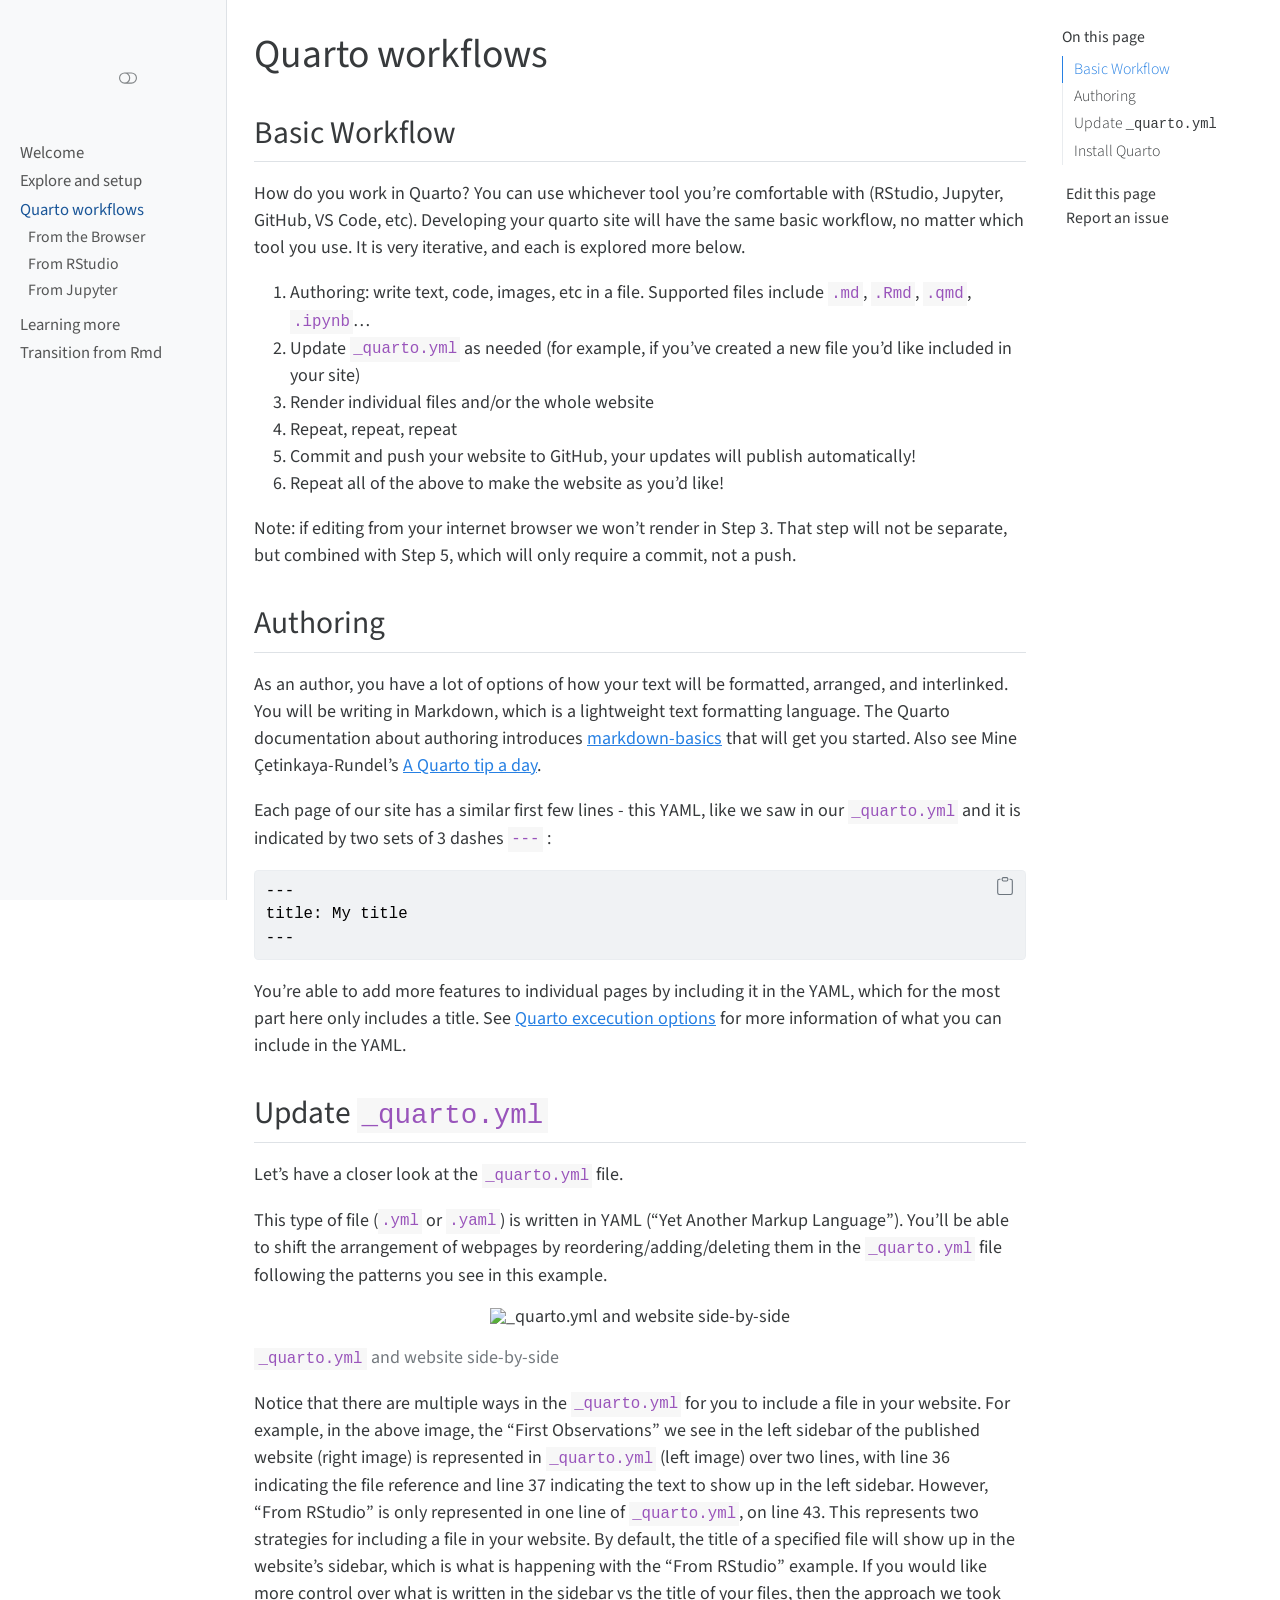
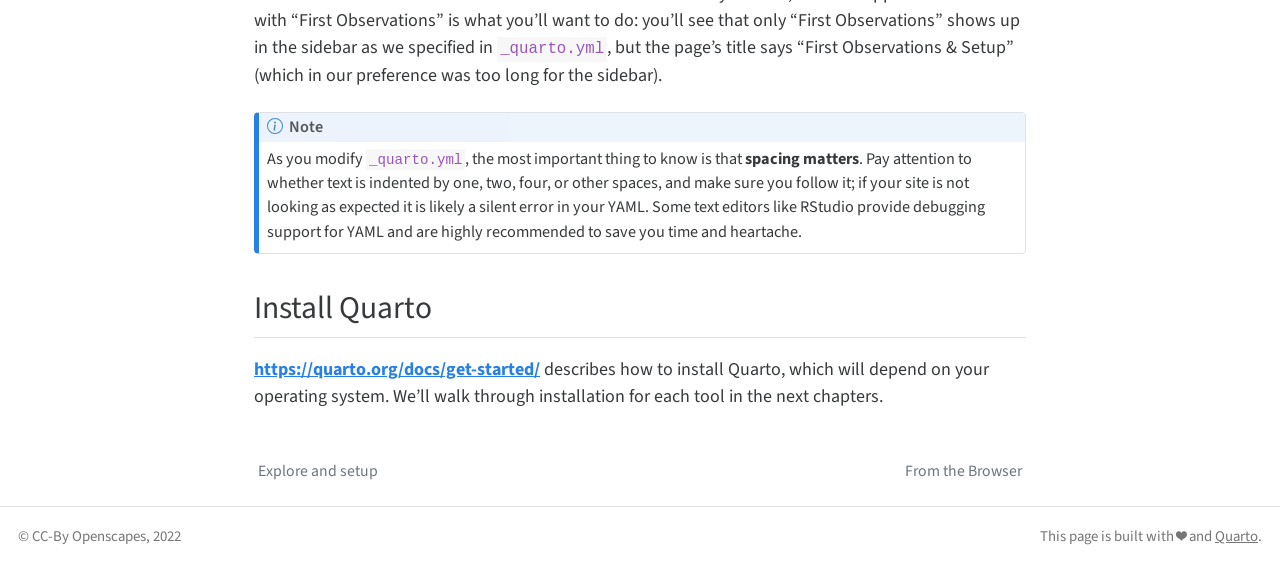
==== quarto-workflows/index.html @ 42fc1658 "Built site for gh-pages" ====
<!DOCTYPE html>
<html xmlns="http://www.w3.org/1999/xhtml" lang="en" xml:lang="en"><head>

<meta charset="utf-8">
<meta name="generator" content="quarto-1.1.251">

<meta name="viewport" content="width=device-width, initial-scale=1.0, user-scalable=yes">


<title>Making sharable documents with Quarto - Quarto workflows</title>
<style>
code{white-space: pre-wrap;}
span.smallcaps{font-variant: small-caps;}
div.columns{display: flex; gap: min(4vw, 1.5em);}
div.column{flex: auto; overflow-x: auto;}
div.hanging-indent{margin-left: 1.5em; text-indent: -1.5em;}
ul.task-list{list-style: none;}
ul.task-list li input[type="checkbox"] {
  width: 0.8em;
  margin: 0 0.8em 0.2em -1.6em;
  vertical-align: middle;
}
pre > code.sourceCode { white-space: pre; position: relative; }
pre > code.sourceCode > span { display: inline-block; line-height: 1.25; }
pre > code.sourceCode > span:empty { height: 1.2em; }
.sourceCode { overflow: visible; }
code.sourceCode > span { color: inherit; text-decoration: inherit; }
div.sourceCode { margin: 1em 0; }
pre.sourceCode { margin: 0; }
@media screen {
div.sourceCode { overflow: auto; }
}
@media print {
pre > code.sourceCode { white-space: pre-wrap; }
pre > code.sourceCode > span { text-indent: -5em; padding-left: 5em; }
}
pre.numberSource code
  { counter-reset: source-line 0; }
pre.numberSource code > span
  { position: relative; left: -4em; counter-increment: source-line; }
pre.numberSource code > span > a:first-child::before
  { content: counter(source-line);
    position: relative; left: -1em; text-align: right; vertical-align: baseline;
    border: none; display: inline-block;
    -webkit-touch-callout: none; -webkit-user-select: none;
    -khtml-user-select: none; -moz-user-select: none;
    -ms-user-select: none; user-select: none;
    padding: 0 4px; width: 4em;
    color: #aaaaaa;
  }
pre.numberSource { margin-left: 3em; border-left: 1px solid #aaaaaa;  padding-left: 4px; }
div.sourceCode
  {   }
@media screen {
pre > code.sourceCode > span > a:first-child::before { text-decoration: underline; }
}
code span.al { color: #ff0000; font-weight: bold; } /* Alert */
code span.an { color: #60a0b0; font-weight: bold; font-style: italic; } /* Annotation */
code span.at { color: #7d9029; } /* Attribute */
code span.bn { color: #40a070; } /* BaseN */
code span.bu { color: #008000; } /* BuiltIn */
code span.cf { color: #007020; font-weight: bold; } /* ControlFlow */
code span.ch { color: #4070a0; } /* Char */
code span.cn { color: #880000; } /* Constant */
code span.co { color: #60a0b0; font-style: italic; } /* Comment */
code span.cv { color: #60a0b0; font-weight: bold; font-style: italic; } /* CommentVar */
code span.do { color: #ba2121; font-style: italic; } /* Documentation */
code span.dt { color: #902000; } /* DataType */
code span.dv { color: #40a070; } /* DecVal */
code span.er { color: #ff0000; font-weight: bold; } /* Error */
code span.ex { } /* Extension */
code span.fl { color: #40a070; } /* Float */
code span.fu { color: #06287e; } /* Function */
code span.im { color: #008000; font-weight: bold; } /* Import */
code span.in { color: #60a0b0; font-weight: bold; font-style: italic; } /* Information */
code span.kw { color: #007020; font-weight: bold; } /* Keyword */
code span.op { color: #666666; } /* Operator */
code span.ot { color: #007020; } /* Other */
code span.pp { color: #bc7a00; } /* Preprocessor */
code span.sc { color: #4070a0; } /* SpecialChar */
code span.ss { color: #bb6688; } /* SpecialString */
code span.st { color: #4070a0; } /* String */
code span.va { color: #19177c; } /* Variable */
code span.vs { color: #4070a0; } /* VerbatimString */
code span.wa { color: #60a0b0; font-weight: bold; font-style: italic; } /* Warning */
</style>


<script src="../site_libs/quarto-nav/quarto-nav.js"></script>
<script src="../site_libs/clipboard/clipboard.min.js"></script>
<script src="../site_libs/quarto-search/autocomplete.umd.js"></script>
<script src="../site_libs/quarto-search/fuse.min.js"></script>
<script src="../site_libs/quarto-search/quarto-search.js"></script>
<meta name="quarto:offset" content="../">
<link href="../quarto-workflows/browser.html" rel="next">
<link href="../explore.html" rel="prev">
<script src="../site_libs/quarto-html/quarto.js"></script>
<script src="../site_libs/quarto-html/popper.min.js"></script>
<script src="../site_libs/quarto-html/tippy.umd.min.js"></script>
<script src="../site_libs/quarto-html/anchor.min.js"></script>
<link href="../site_libs/quarto-html/tippy.css" rel="stylesheet">
<link href="../site_libs/quarto-html/quarto-syntax-highlighting.css" rel="stylesheet" class="quarto-color-scheme" id="quarto-text-highlighting-styles">
<link href="../site_libs/quarto-html/quarto-syntax-highlighting-dark.css" rel="prefetch" class="quarto-color-scheme quarto-color-alternate" id="quarto-text-highlighting-styles">
<script src="../site_libs/bootstrap/bootstrap.min.js"></script>
<link href="../site_libs/bootstrap/bootstrap-icons.css" rel="stylesheet">
<link href="../site_libs/bootstrap/bootstrap.min.css" rel="stylesheet" class="quarto-color-scheme" id="quarto-bootstrap" data-mode="light">
<link href="../site_libs/bootstrap/bootstrap-dark.min.css" rel="prefetch" class="quarto-color-scheme quarto-color-alternate" id="quarto-bootstrap" data-mode="light">
<script id="quarto-search-options" type="application/json">{
  "location": "sidebar",
  "copy-button": false,
  "collapse-after": 3,
  "panel-placement": "start",
  "type": "textbox",
  "limit": 20,
  "language": {
    "search-no-results-text": "No results",
    "search-matching-documents-text": "matching documents",
    "search-copy-link-title": "Copy link to search",
    "search-hide-matches-text": "Hide additional matches",
    "search-more-match-text": "more match in this document",
    "search-more-matches-text": "more matches in this document",
    "search-clear-button-title": "Clear",
    "search-detached-cancel-button-title": "Cancel",
    "search-submit-button-title": "Submit"
  }
}</script>


</head>

<body class="nav-sidebar docked">

<div id="quarto-search-results"></div>
  <header id="quarto-header" class="headroom fixed-top">
  <nav class="quarto-secondary-nav" data-bs-toggle="collapse" data-bs-target="#quarto-sidebar" aria-controls="quarto-sidebar" aria-expanded="false" aria-label="Toggle sidebar navigation" onclick="if (window.quartoToggleHeadroom) { window.quartoToggleHeadroom(); }">
    <div class="container-fluid d-flex justify-content-between">
      <h1 class="quarto-secondary-nav-title">Quarto workflows</h1>
      <button type="button" class="quarto-btn-toggle btn" aria-label="Show secondary navigation">
        <i class="bi bi-chevron-right"></i>
      </button>
    </div>
  </nav>
</header>
<!-- content -->
<div id="quarto-content" class="quarto-container page-columns page-rows-contents page-layout-article">
<!-- sidebar -->
  <nav id="quarto-sidebar" class="sidebar collapse sidebar-navigation docked overflow-auto">
    <div class="pt-lg-2 mt-2 text-center sidebar-header">
      <a href="../" class="sidebar-logo-link">
      <img src="../images/openscapes_hex.png" alt="" class="sidebar-logo py-0 d-lg-inline d-none">
      </a>
      <div class="sidebar-tools-main tools-wide">
    <a href="https://openscapes.org" title="Openscapes.org" class="sidebar-tool px-1"><i class="bi bi-globe"></i></a>
    <a href="https://github.com/openscapes/quarto-website-tutorial" title="Quarto website tutorial" class="sidebar-tool px-1"><i class="bi bi-github"></i></a>
    <a href="https://twitter.com/openscapes" title="Openscapes Twitter" class="sidebar-tool px-1"><i class="bi bi-twitter"></i></a>
  <a href="" class="quarto-color-scheme-toggle sidebar-tool" onclick="window.quartoToggleColorScheme(); return false;" title="Toggle dark mode"><i class="bi"></i></a>
</div>
      </div>
      <div class="mt-2 flex-shrink-0 align-items-center">
        <div class="sidebar-search">
        <div id="quarto-search" class="" title="Search"></div>
        </div>
      </div>
    <div class="sidebar-menu-container"> 
    <ul class="list-unstyled mt-1">
        <li class="sidebar-item">
  <div class="sidebar-item-container"> 
  <a href="../index.html" class="sidebar-item-text sidebar-link">Welcome</a>
  </div>
</li>
        <li class="sidebar-item">
  <div class="sidebar-item-container"> 
  <a href="../explore.html" class="sidebar-item-text sidebar-link">Explore and setup</a>
  </div>
</li>
        <li class="sidebar-item sidebar-item-section">
      <div class="sidebar-item-container"> 
            <a href="../quarto-workflows/index.html" class="sidebar-item-text sidebar-link active">Quarto workflows</a>
          <a class="sidebar-item-toggle text-start" data-bs-toggle="collapse" data-bs-target="#quarto-sidebar-section-1" aria-expanded="true">
            <i class="bi bi-chevron-right ms-2"></i>
          </a> 
      </div>
      <ul id="quarto-sidebar-section-1" class="collapse list-unstyled sidebar-section depth1 show">  
          <li class="sidebar-item">
  <div class="sidebar-item-container"> 
  <a href="../quarto-workflows/browser.html" class="sidebar-item-text sidebar-link">From the Browser</a>
  </div>
</li>
          <li class="sidebar-item">
  <div class="sidebar-item-container"> 
  <a href="../quarto-workflows/rstudio.html" class="sidebar-item-text sidebar-link">From RStudio</a>
  </div>
</li>
          <li class="sidebar-item">
  <div class="sidebar-item-container"> 
  <a href="../quarto-workflows/jupyter.html" class="sidebar-item-text sidebar-link">From Jupyter</a>
  </div>
</li>
      </ul>
  </li>
        <li class="sidebar-item">
  <div class="sidebar-item-container"> 
  <a href="../learning-more.html" class="sidebar-item-text sidebar-link">Learning more</a>
  </div>
</li>
        <li class="sidebar-item">
  <div class="sidebar-item-container"> 
  <a href="../transition-from-rmarkdown.html" class="sidebar-item-text sidebar-link">Transition from Rmd</a>
  </div>
</li>
    </ul>
    </div>
</nav>
<!-- margin-sidebar -->
    <div id="quarto-margin-sidebar" class="sidebar margin-sidebar">
        <nav id="TOC" role="doc-toc" class="toc-active">
    <h2 id="toc-title">On this page</h2>
   
  <ul>
  <li><a href="#basic-workflow" id="toc-basic-workflow" class="nav-link active" data-scroll-target="#basic-workflow">Basic Workflow</a></li>
  <li><a href="#authoring" id="toc-authoring" class="nav-link" data-scroll-target="#authoring">Authoring</a></li>
  <li><a href="#update-_quarto.yml" id="toc-update-_quarto.yml" class="nav-link" data-scroll-target="#update-_quarto.yml">Update <code>_quarto.yml</code></a></li>
  <li><a href="#install-quarto" id="toc-install-quarto" class="nav-link" data-scroll-target="#install-quarto">Install Quarto</a></li>
  </ul>
<div class="toc-actions"><div><i class="bi bi-github"></i></div><div class="action-links"><p><a href="https://github.com/openscapes/quarto-website-tutorial/edit/main/quarto-workflows/index.qmd" class="toc-action">Edit this page</a></p><p><a href="https://github.com/openscapes/quarto-website-tutorial/issues/new" class="toc-action">Report an issue</a></p></div></div></nav>
    </div>
<!-- main -->
<main class="content" id="quarto-document-content">

<header id="title-block-header" class="quarto-title-block default">
<div class="quarto-title">
<h1 class="title d-none d-lg-block">Quarto workflows</h1>
</div>



<div class="quarto-title-meta">

    
    
  </div>
  

</header>

<!---
## Why am I here?

## Stuff from Alison Hill chat

### what do code chunks look like,

### Can you open slide decks within here


## What's Freeze?

JJ: You can put it in the project root or at a a file level, OR at a directory level (if there is a _metadata.yml file in a directory then documents within it will merge that metadata -- this applies to docs in subdirectories as well). So if you have mostly frozen stuff you can set it at the project level then disable on a per-file or per-directory basis. If frozen stuff is more the exception then you can use directory or file level enablement
--->
<section id="basic-workflow" class="level2">
<h2 class="anchored" data-anchor-id="basic-workflow">Basic Workflow</h2>
<p>How do you work in Quarto? You can use whichever tool you’re comfortable with (RStudio, Jupyter, GitHub, VS Code, etc). Developing your quarto site will have the same basic workflow, no matter which tool you use. It is very iterative, and each is explored more below.</p>
<ol type="1">
<li>Authoring: write text, code, images, etc in a file. Supported files include <code>.md</code>, <code>.Rmd</code>, <code>.qmd</code>, <code>.ipynb</code>…</li>
<li>Update <code>_quarto.yml</code> as needed (for example, if you’ve created a new file you’d like included in your site)</li>
<li>Render individual files and/or the whole website</li>
<li>Repeat, repeat, repeat</li>
<li>Commit and push your website to GitHub, your updates will publish automatically!</li>
<li>Repeat all of the above to make the website as you’d like!</li>
</ol>
<p>Note: if editing from your internet browser we won’t render in Step 3. That step will not be separate, but combined with Step 5, which will only require a commit, not a push.</p>
</section>
<section id="authoring" class="level2">
<h2 class="anchored" data-anchor-id="authoring">Authoring</h2>
<p>As an author, you have a lot of options of how your text will be formatted, arranged, and interlinked. You will be writing in Markdown, which is a lightweight text formatting language. The Quarto documentation about authoring introduces <a href="https://quarto.org/docs/authoring/markdown-basics.html">markdown-basics</a> that will get you started. Also see Mine Çetinkaya-Rundel’s <a href="https://mine-cetinkaya-rundel.github.io/quarto-tip-a-day/">A Quarto tip a day</a>.</p>
<p>Each page of our site has a similar first few lines - this YAML, like we saw in our <code>_quarto.yml</code> and it is indicated by two sets of 3 dashes <code>---</code> :</p>
<div class="sourceCode" id="cb1"><pre class="sourceCode bash code-with-copy"><code class="sourceCode bash"><span id="cb1-1"><a href="#cb1-1" aria-hidden="true" tabindex="-1"></a><span class="ex">---</span></span>
<span id="cb1-2"><a href="#cb1-2" aria-hidden="true" tabindex="-1"></a><span class="ex">title:</span> My title</span>
<span id="cb1-3"><a href="#cb1-3" aria-hidden="true" tabindex="-1"></a><span class="ex">---</span></span></code><button title="Copy to Clipboard" class="code-copy-button"><i class="bi"></i></button></pre></div>
<p>You’re able to add more features to individual pages by including it in the YAML, which for the most part here only includes a title. See <a href="https://quarto.org/docs/computations/execution-options.html">Quarto excecution options</a> for more information of what you can include in the YAML.</p>
</section>
<section id="update-_quarto.yml" class="level2">
<h2 class="anchored" data-anchor-id="update-_quarto.yml">Update <code>_quarto.yml</code></h2>
<p>Let’s have a closer look at the <code>_quarto.yml</code> file.</p>
<p>This type of file (<code>.yml</code> or <code>.yaml</code>) is written in YAML (“Yet Another Markup Language”). You’ll be able to shift the arrangement of webpages by reordering/adding/deleting them in the <code>_quarto.yml</code> file following the patterns you see in this example.</p>
<div class="quarto-figure quarto-figure-center">
<figure class="figure">
<p><img src="images/quarto-yml-site-side-by-side3.png" class="img-fluid figure-img" style="width:95.0%" alt="_quarto.yml and website side-by-side"></p>
<p></p><figcaption class="figure-caption"><code>_quarto.yml</code> and website side-by-side</figcaption><p></p>
</figure>
</div>
<p>Notice that there are multiple ways in the <code>_quarto.yml</code> for you to include a file in your website. For example, in the above image, the “First Observations” we see in the left sidebar of the published website (right image) is represented in <code>_quarto.yml</code> (left image) over two lines, with line 36 indicating the file reference and line 37 indicating the text to show up in the left sidebar. However, “From RStudio” is only represented in one line of <code>_quarto.yml</code>, on line 43. This represents two strategies for including a file in your website. By default, the title of a specified file will show up in the website’s sidebar, which is what is happening with the “From RStudio” example. If you would like more control over what is written in the sidebar vs the title of your files, then the approach we took with “First Observations” is what you’ll want to do: you’ll see that only “First Observations” shows up in the sidebar as we specified in <code>_quarto.yml</code>, but the page’s title says “First Observations &amp; Setup” (which in our preference was too long for the sidebar).</p>
<div class="callout-note callout callout-style-default callout-captioned">
<div class="callout-header d-flex align-content-center">
<div class="callout-icon-container">
<i class="callout-icon"></i>
</div>
<div class="callout-caption-container flex-fill">
Note
</div>
</div>
<div class="callout-body-container callout-body">
<p>As you modify <code>_quarto.yml</code>, the most important thing to know is that <strong>spacing matters</strong>. Pay attention to whether text is indented by one, two, four, or other spaces, and make sure you follow it; if your site is not looking as expected it is likely a silent error in your YAML. Some text editors like RStudio provide debugging support for YAML and are highly recommended to save you time and heartache.</p>
</div>
</div>
</section>
<section id="install-quarto" class="level2">
<h2 class="anchored" data-anchor-id="install-quarto">Install Quarto</h2>
<p><strong><a href="https://quarto.org/docs/get-started/" class="uri">https://quarto.org/docs/get-started/</a></strong> describes how to install Quarto, which will depend on your operating system. We’ll walk through installation for each tool in the next chapters.</p>


</section>

</main> <!-- /main -->
<script id="quarto-html-after-body" type="application/javascript">
window.document.addEventListener("DOMContentLoaded", function (event) {
  const toggleBodyColorMode = (bsSheetEl) => {
    const mode = bsSheetEl.getAttribute("data-mode");
    const bodyEl = window.document.querySelector("body");
    if (mode === "dark") {
      bodyEl.classList.add("quarto-dark");
      bodyEl.classList.remove("quarto-light");
    } else {
      bodyEl.classList.add("quarto-light");
      bodyEl.classList.remove("quarto-dark");
    }
  }
  const toggleBodyColorPrimary = () => {
    const bsSheetEl = window.document.querySelector("link#quarto-bootstrap");
    if (bsSheetEl) {
      toggleBodyColorMode(bsSheetEl);
    }
  }
  toggleBodyColorPrimary();  
  const disableStylesheet = (stylesheets) => {
    for (let i=0; i < stylesheets.length; i++) {
      const stylesheet = stylesheets[i];
      stylesheet.rel = 'prefetch';
    }
  }
  const enableStylesheet = (stylesheets) => {
    for (let i=0; i < stylesheets.length; i++) {
      const stylesheet = stylesheets[i];
      stylesheet.rel = 'stylesheet';
    }
  }
  const manageTransitions = (selector, allowTransitions) => {
    const els = window.document.querySelectorAll(selector);
    for (let i=0; i < els.length; i++) {
      const el = els[i];
      if (allowTransitions) {
        el.classList.remove('notransition');
      } else {
        el.classList.add('notransition');
      }
    }
  }
  const toggleColorMode = (alternate) => {
    // Switch the stylesheets
    const alternateStylesheets = window.document.querySelectorAll('link.quarto-color-scheme.quarto-color-alternate');
    manageTransitions('#quarto-margin-sidebar .nav-link', false);
    if (alternate) {
      enableStylesheet(alternateStylesheets);
      for (const sheetNode of alternateStylesheets) {
        if (sheetNode.id === "quarto-bootstrap") {
          toggleBodyColorMode(sheetNode);
        }
      }
    } else {
      disableStylesheet(alternateStylesheets);
      toggleBodyColorPrimary();
    }
    manageTransitions('#quarto-margin-sidebar .nav-link', true);
    // Switch the toggles
    const toggles = window.document.querySelectorAll('.quarto-color-scheme-toggle');
    for (let i=0; i < toggles.length; i++) {
      const toggle = toggles[i];
      if (toggle) {
        if (alternate) {
          toggle.classList.add("alternate");     
        } else {
          toggle.classList.remove("alternate");
        }
      }
    }
    // Hack to workaround the fact that safari doesn't
    // properly recolor the scrollbar when toggling (#1455)
    if (navigator.userAgent.indexOf('Safari') > 0 && navigator.userAgent.indexOf('Chrome') == -1) {
      manageTransitions("body", false);
      window.scrollTo(0, 1);
      setTimeout(() => {
        window.scrollTo(0, 0);
        manageTransitions("body", true);
      }, 40);  
    }
  }
  const isFileUrl = () => { 
    return window.location.protocol === 'file:';
  }
  const hasAlternateSentinel = () => {  
    let styleSentinel = getColorSchemeSentinel();
    if (styleSentinel !== null) {
      return styleSentinel === "alternate";
    } else {
      return false;
    }
  }
  const setStyleSentinel = (alternate) => {
    const value = alternate ? "alternate" : "default";
    if (!isFileUrl()) {
      window.localStorage.setItem("quarto-color-scheme", value);
    } else {
      localAlternateSentinel = value;
    }
  }
  const getColorSchemeSentinel = () => {
    if (!isFileUrl()) {
      const storageValue = window.localStorage.getItem("quarto-color-scheme");
      return storageValue != null ? storageValue : localAlternateSentinel;
    } else {
      return localAlternateSentinel;
    }
  }
  let localAlternateSentinel = 'default';
  // Dark / light mode switch
  window.quartoToggleColorScheme = () => {
    // Read the current dark / light value 
    let toAlternate = !hasAlternateSentinel();
    toggleColorMode(toAlternate);
    setStyleSentinel(toAlternate);
  };
  // Ensure there is a toggle, if there isn't float one in the top right
  if (window.document.querySelector('.quarto-color-scheme-toggle') === null) {
    const a = window.document.createElement('a');
    a.classList.add('top-right');
    a.classList.add('quarto-color-scheme-toggle');
    a.href = "";
    a.onclick = function() { try { window.quartoToggleColorScheme(); } catch {} return false; };
    const i = window.document.createElement("i");
    i.classList.add('bi');
    a.appendChild(i);
    window.document.body.appendChild(a);
  }
  // Switch to dark mode if need be
  if (hasAlternateSentinel()) {
    toggleColorMode(true);
  } 
  const icon = "";
  const anchorJS = new window.AnchorJS();
  anchorJS.options = {
    placement: 'right',
    icon: icon
  };
  anchorJS.add('.anchored');
  const clipboard = new window.ClipboardJS('.code-copy-button', {
    target: function(trigger) {
      return trigger.previousElementSibling;
    }
  });
  clipboard.on('success', function(e) {
    // button target
    const button = e.trigger;
    // don't keep focus
    button.blur();
    // flash "checked"
    button.classList.add('code-copy-button-checked');
    var currentTitle = button.getAttribute("title");
    button.setAttribute("title", "Copied!");
    setTimeout(function() {
      button.setAttribute("title", currentTitle);
      button.classList.remove('code-copy-button-checked');
    }, 1000);
    // clear code selection
    e.clearSelection();
  });
  function tippyHover(el, contentFn) {
    const config = {
      allowHTML: true,
      content: contentFn,
      maxWidth: 500,
      delay: 100,
      arrow: false,
      appendTo: function(el) {
          return el.parentElement;
      },
      interactive: true,
      interactiveBorder: 10,
      theme: 'quarto',
      placement: 'bottom-start'
    };
    window.tippy(el, config); 
  }
  const noterefs = window.document.querySelectorAll('a[role="doc-noteref"]');
  for (var i=0; i<noterefs.length; i++) {
    const ref = noterefs[i];
    tippyHover(ref, function() {
      // use id or data attribute instead here
      let href = ref.getAttribute('data-footnote-href') || ref.getAttribute('href');
      try { href = new URL(href).hash; } catch {}
      const id = href.replace(/^#\/?/, "");
      const note = window.document.getElementById(id);
      return note.innerHTML;
    });
  }
  var bibliorefs = window.document.querySelectorAll('a[role="doc-biblioref"]');
  for (var i=0; i<bibliorefs.length; i++) {
    const ref = bibliorefs[i];
    const cites = ref.parentNode.getAttribute('data-cites').split(' ');
    tippyHover(ref, function() {
      var popup = window.document.createElement('div');
      cites.forEach(function(cite) {
        var citeDiv = window.document.createElement('div');
        citeDiv.classList.add('hanging-indent');
        citeDiv.classList.add('csl-entry');
        var biblioDiv = window.document.getElementById('ref-' + cite);
        if (biblioDiv) {
          citeDiv.innerHTML = biblioDiv.innerHTML;
        }
        popup.appendChild(citeDiv);
      });
      return popup.innerHTML;
    });
  }
});
</script>
<nav class="page-navigation">
  <div class="nav-page nav-page-previous">
      <a href="../explore.html" class="pagination-link">
        <i class="bi bi-arrow-left-short"></i> <span class="nav-page-text">Explore and setup</span>
      </a>          
  </div>
  <div class="nav-page nav-page-next">
      <a href="../quarto-workflows/browser.html" class="pagination-link">
        <span class="nav-page-text">From the Browser</span> <i class="bi bi-arrow-right-short"></i>
      </a>
  </div>
</nav>
</div> <!-- /content -->
<footer class="footer">
  <div class="nav-footer">
    <div class="nav-footer-left">© CC-By Openscapes, 2022</div>   
    <div class="nav-footer-right">This page is built with ❤️ and <a href="https://quarto.org/">Quarto</a>.</div>
  </div>
</footer>



</body></html>
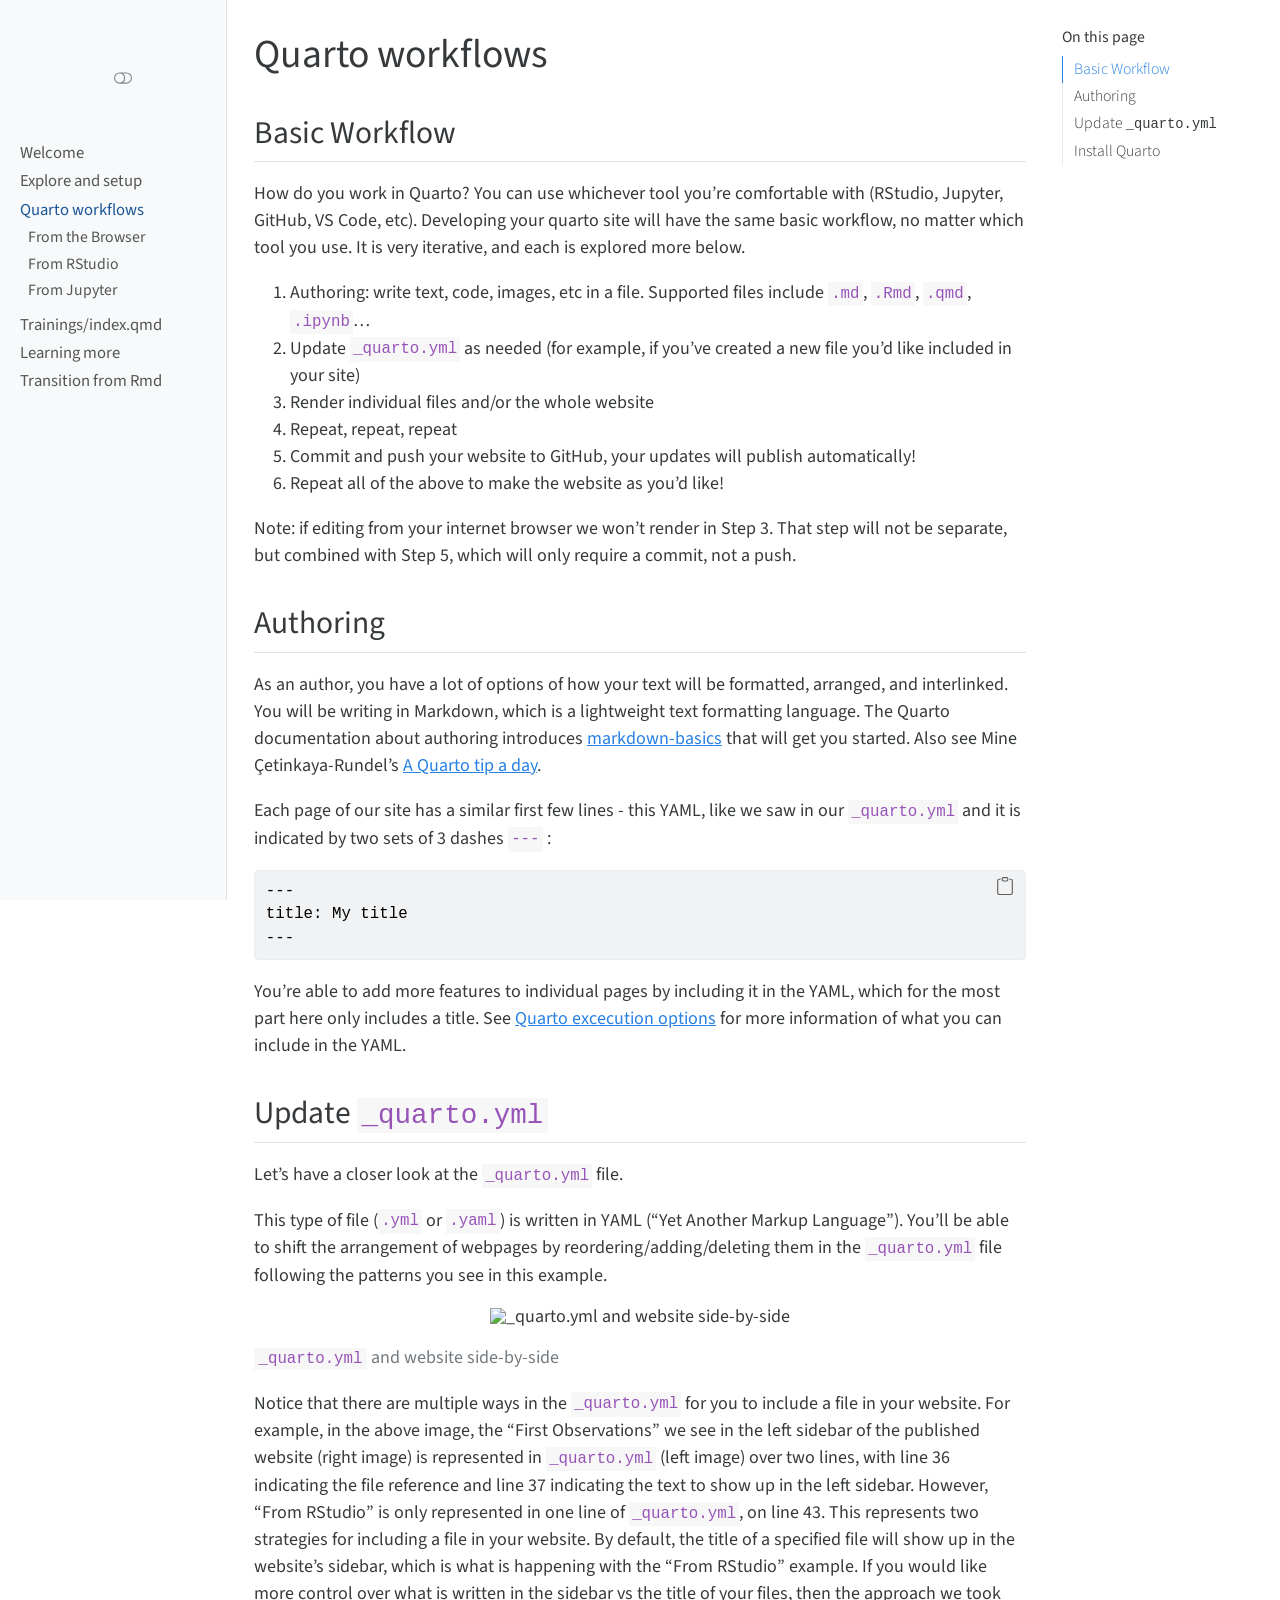
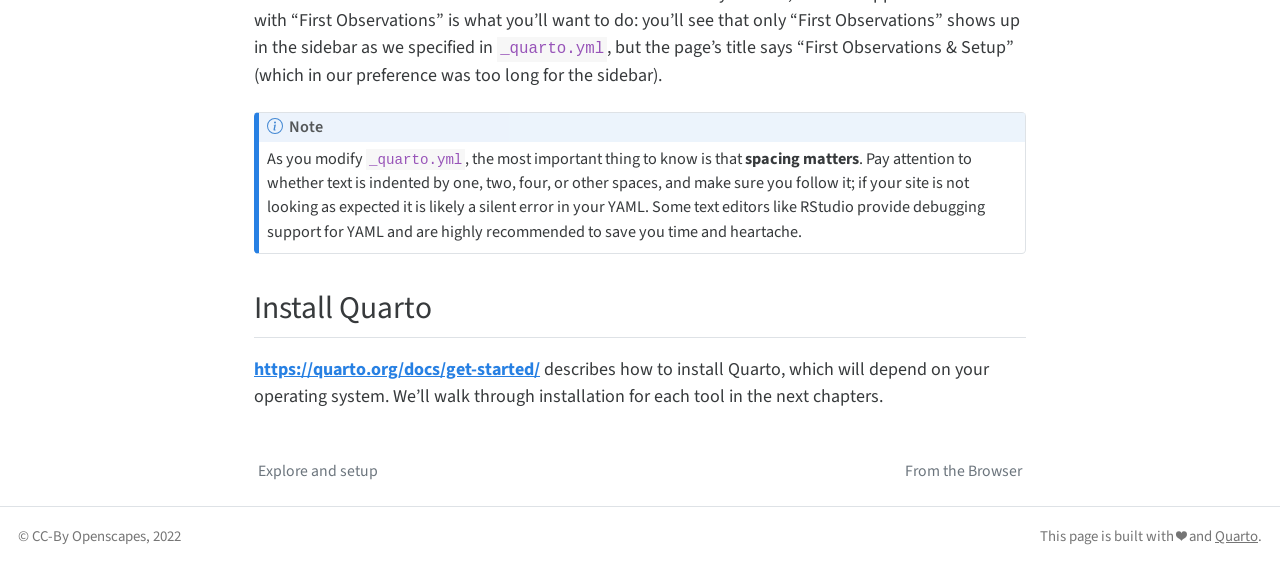
==== commit 51d3c42d: "Built site for gh-pages" ====
--- a/quarto-workflows/index.html
+++ b/quarto-workflows/index.html
@@ -2,7 +2,7 @@
 <html xmlns="http://www.w3.org/1999/xhtml" lang="en" xml:lang="en"><head>
 
 <meta charset="utf-8">
-<meta name="generator" content="quarto-1.1.251">
+<meta name="generator" content="quarto-1.2.269">
 
 <meta name="viewport" content="width=device-width, initial-scale=1.0, user-scalable=yes">
 
@@ -124,6 +124,15 @@
     "search-submit-button-title": "Submit"
   }
 }</script>
+<script async="" src="https://www.googletagmanager.com/gtag/js?id=G-ML1E5YYLV4"></script>
+
+<script type="text/javascript">
+
+window.dataLayer = window.dataLayer || [];
+function gtag(){dataLayer.push(arguments);}
+gtag('js', new Date());
+gtag('config', 'G-ML1E5YYLV4', { 'anonymize_ip': true});
+</script>
 
 
 </head>
@@ -146,13 +155,12 @@
 <!-- sidebar -->
   <nav id="quarto-sidebar" class="sidebar collapse sidebar-navigation docked overflow-auto">
     <div class="pt-lg-2 mt-2 text-center sidebar-header">
-      <a href="../" class="sidebar-logo-link">
+      <a href="../index.html" class="sidebar-logo-link">
       <img src="../images/openscapes_hex.png" alt="" class="sidebar-logo py-0 d-lg-inline d-none">
       </a>
       <div class="sidebar-tools-main tools-wide">
     <a href="https://openscapes.org" title="Openscapes.org" class="sidebar-tool px-1"><i class="bi bi-globe"></i></a>
     <a href="https://github.com/openscapes/quarto-website-tutorial" title="Quarto website tutorial" class="sidebar-tool px-1"><i class="bi bi-github"></i></a>
-    <a href="https://twitter.com/openscapes" title="Openscapes Twitter" class="sidebar-tool px-1"><i class="bi bi-twitter"></i></a>
   <a href="" class="quarto-color-scheme-toggle sidebar-tool" onclick="window.quartoToggleColorScheme(); return false;" title="Toggle dark mode"><i class="bi"></i></a>
 </div>
       </div>
@@ -194,6 +202,26 @@
           <li class="sidebar-item">
   <div class="sidebar-item-container"> 
   <a href="../quarto-workflows/jupyter.html" class="sidebar-item-text sidebar-link">From Jupyter</a>
+  </div>
+</li>
+      </ul>
+  </li>
+        <li class="sidebar-item sidebar-item-section">
+      <div class="sidebar-item-container"> 
+            <a class="sidebar-item-text sidebar-link text-start collapsed" data-bs-toggle="collapse" data-bs-target="#quarto-sidebar-section-2" aria-expanded="false">Trainings/index.qmd</a>
+          <a class="sidebar-item-toggle text-start collapsed" data-bs-toggle="collapse" data-bs-target="#quarto-sidebar-section-2" aria-expanded="false">
+            <i class="bi bi-chevron-right ms-2"></i>
+          </a> 
+      </div>
+      <ul id="quarto-sidebar-section-2" class="collapse list-unstyled sidebar-section depth1 ">  
+          <li class="sidebar-item">
+  <div class="sidebar-item-container"> 
+  <a href="../Trainings/R_intro.html" class="sidebar-item-text sidebar-link">Introduction to R</a>
+  </div>
+</li>
+          <li class="sidebar-item">
+  <div class="sidebar-item-container"> 
+  <a href="../Trainings/linux_intro.html" class="sidebar-item-text sidebar-link">Introduction to Linux</a>
   </div>
 </li>
       </ul>
@@ -222,7 +250,7 @@
   <li><a href="#update-_quarto.yml" id="toc-update-_quarto.yml" class="nav-link" data-scroll-target="#update-_quarto.yml">Update <code>_quarto.yml</code></a></li>
   <li><a href="#install-quarto" id="toc-install-quarto" class="nav-link" data-scroll-target="#install-quarto">Install Quarto</a></li>
   </ul>
-<div class="toc-actions"><div><i class="bi bi-github"></i></div><div class="action-links"><p><a href="https://github.com/openscapes/quarto-website-tutorial/edit/main/quarto-workflows/index.qmd" class="toc-action">Edit this page</a></p><p><a href="https://github.com/openscapes/quarto-website-tutorial/issues/new" class="toc-action">Report an issue</a></p></div></div></nav>
+</nav>
     </div>
 <!-- main -->
 <main class="content" id="quarto-document-content">
@@ -237,6 +265,7 @@
 <div class="quarto-title-meta">
 
     
+  
     
   </div>
   
@@ -444,7 +473,9 @@
   // Switch to dark mode if need be
   if (hasAlternateSentinel()) {
     toggleColorMode(true);
-  } 
+  } else {
+    toggleColorMode(false);
+  }
   const icon = "";
   const anchorJS = new window.AnchorJS();
   anchorJS.options = {
@@ -466,7 +497,24 @@
     button.classList.add('code-copy-button-checked');
     var currentTitle = button.getAttribute("title");
     button.setAttribute("title", "Copied!");
+    let tooltip;
+    if (window.bootstrap) {
+      button.setAttribute("data-bs-toggle", "tooltip");
+      button.setAttribute("data-bs-placement", "left");
+      button.setAttribute("data-bs-title", "Copied!");
+      tooltip = new bootstrap.Tooltip(button, 
+        { trigger: "manual", 
+          customClass: "code-copy-button-tooltip",
+          offset: [0, -8]});
+      tooltip.show();    
+    }
     setTimeout(function() {
+      if (tooltip) {
+        tooltip.hide();
+        button.removeAttribute("data-bs-title");
+        button.removeAttribute("data-bs-toggle");
+        button.removeAttribute("data-bs-placement");
+      }
       button.setAttribute("title", currentTitle);
       button.classList.remove('code-copy-button-checked');
     }, 1000);
@@ -502,24 +550,42 @@
       return note.innerHTML;
     });
   }
+  const findCites = (el) => {
+    const parentEl = el.parentElement;
+    if (parentEl) {
+      const cites = parentEl.dataset.cites;
+      if (cites) {
+        return {
+          el,
+          cites: cites.split(' ')
+        };
+      } else {
+        return findCites(el.parentElement)
+      }
+    } else {
+      return undefined;
+    }
+  };
   var bibliorefs = window.document.querySelectorAll('a[role="doc-biblioref"]');
   for (var i=0; i<bibliorefs.length; i++) {
     const ref = bibliorefs[i];
-    const cites = ref.parentNode.getAttribute('data-cites').split(' ');
-    tippyHover(ref, function() {
-      var popup = window.document.createElement('div');
-      cites.forEach(function(cite) {
-        var citeDiv = window.document.createElement('div');
-        citeDiv.classList.add('hanging-indent');
-        citeDiv.classList.add('csl-entry');
-        var biblioDiv = window.document.getElementById('ref-' + cite);
-        if (biblioDiv) {
-          citeDiv.innerHTML = biblioDiv.innerHTML;
-        }
-        popup.appendChild(citeDiv);
+    const citeInfo = findCites(ref);
+    if (citeInfo) {
+      tippyHover(citeInfo.el, function() {
+        var popup = window.document.createElement('div');
+        citeInfo.cites.forEach(function(cite) {
+          var citeDiv = window.document.createElement('div');
+          citeDiv.classList.add('hanging-indent');
+          citeDiv.classList.add('csl-entry');
+          var biblioDiv = window.document.getElementById('ref-' + cite);
+          if (biblioDiv) {
+            citeDiv.innerHTML = biblioDiv.innerHTML;
+          }
+          popup.appendChild(citeDiv);
+        });
+        return popup.innerHTML;
       });
-      return popup.innerHTML;
-    });
+    }
   }
 });
 </script>
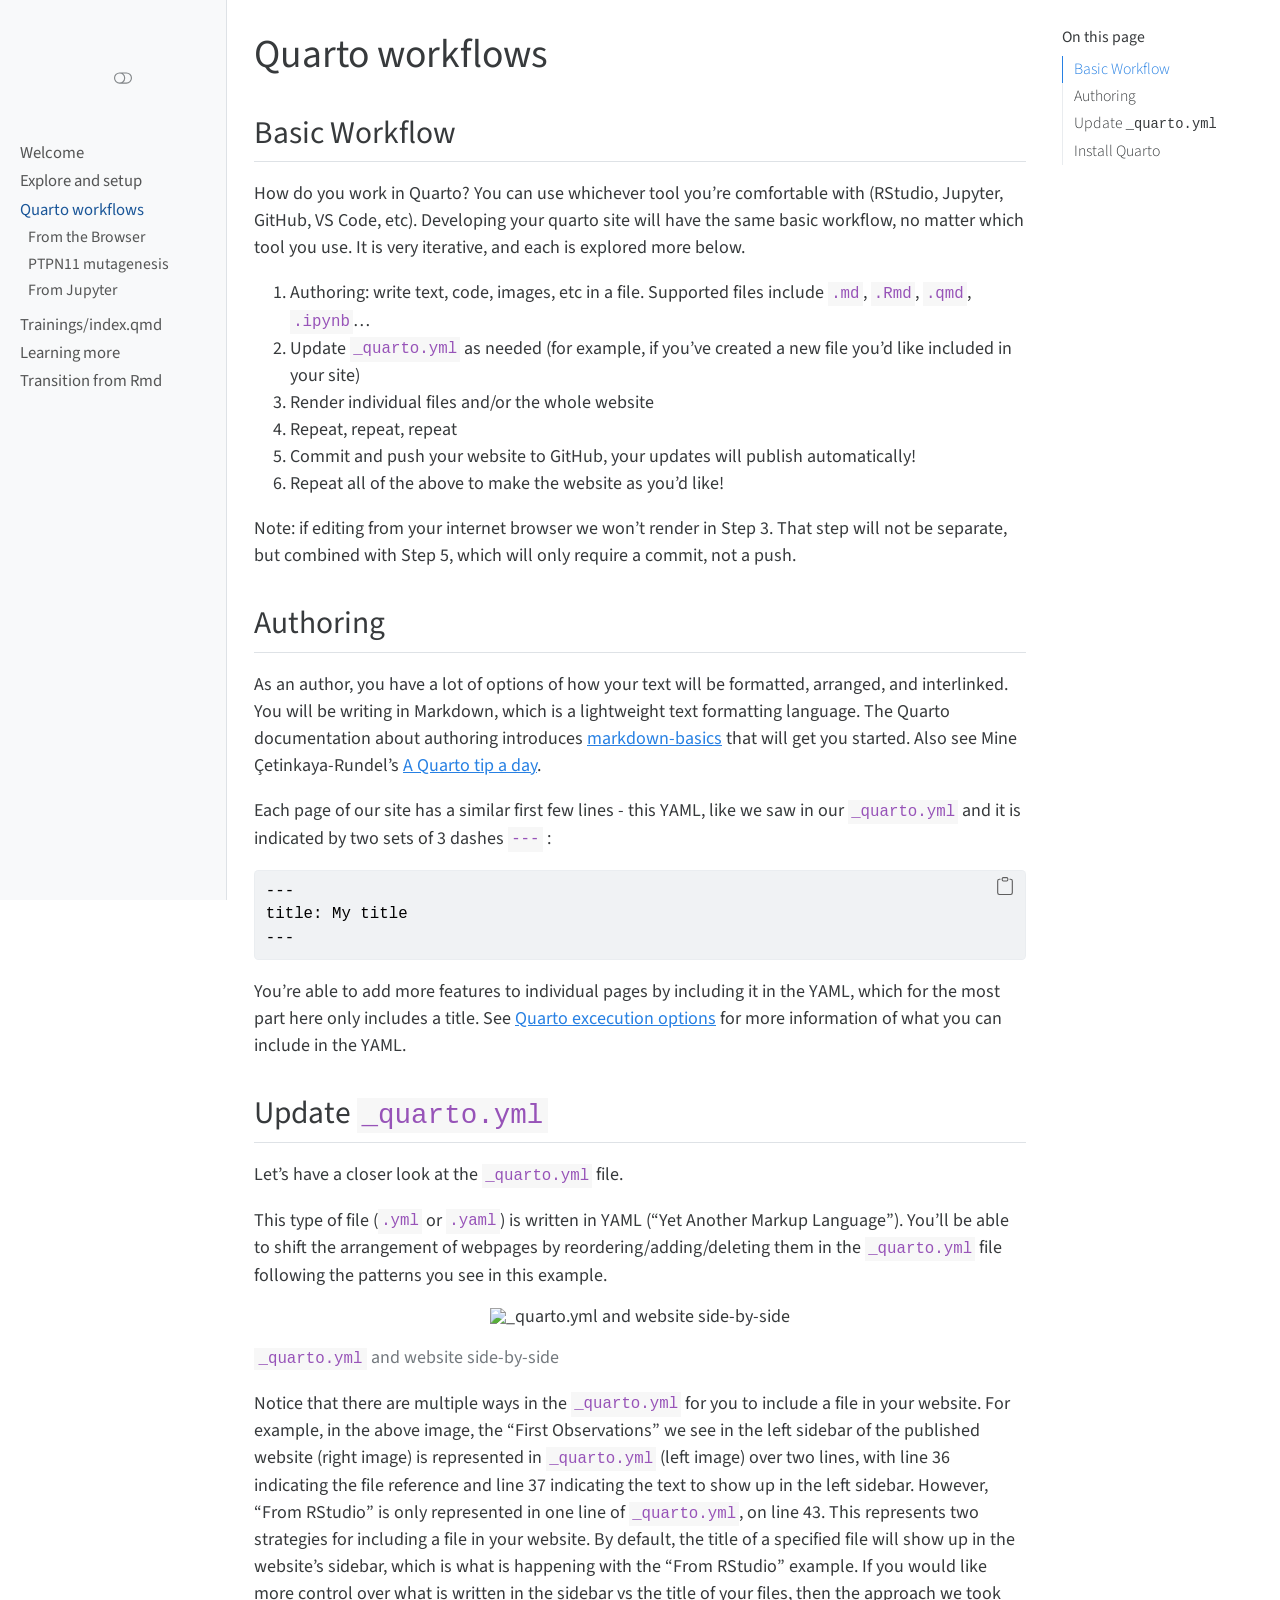
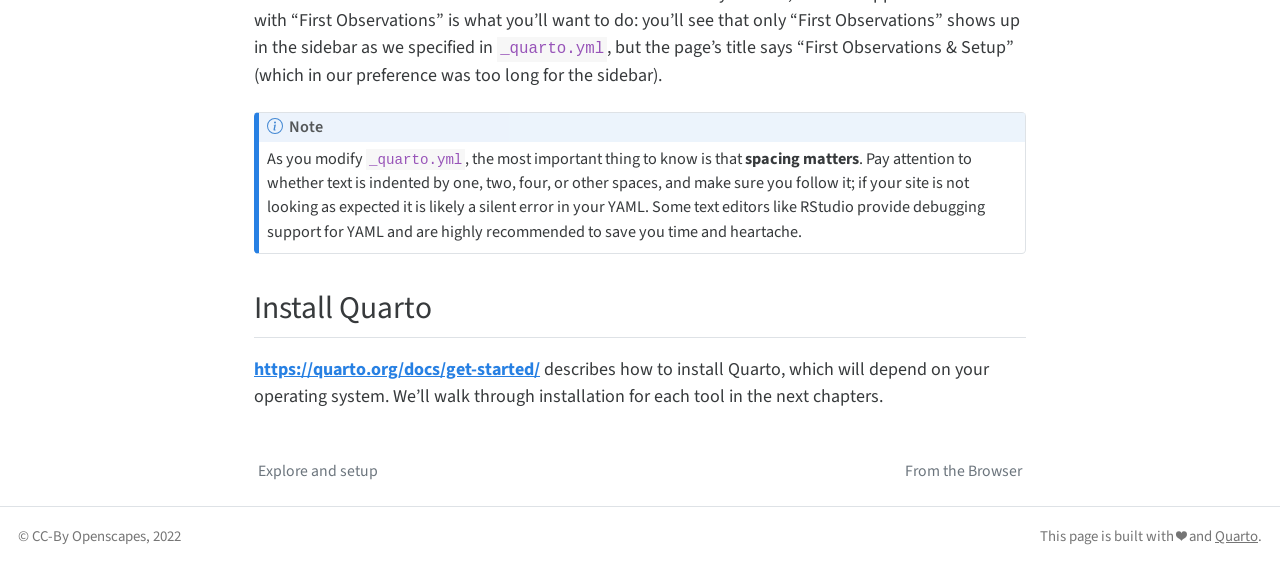
==== commit ef3f64c7: "Built site for gh-pages" ====
--- a/quarto-workflows/index.html
+++ b/quarto-workflows/index.html
@@ -7,7 +7,7 @@
 <meta name="viewport" content="width=device-width, initial-scale=1.0, user-scalable=yes">
 
 
-<title>Making sharable documents with Quarto - Quarto workflows</title>
+<title>My projects website - Quarto workflows</title>
 <style>
 code{white-space: pre-wrap;}
 span.smallcaps{font-variant: small-caps;}
@@ -196,7 +196,7 @@
 </li>
           <li class="sidebar-item">
   <div class="sidebar-item-container"> 
-  <a href="../quarto-workflows/rstudio.html" class="sidebar-item-text sidebar-link">From RStudio</a>
+  <a href="../quarto-workflows/rstudio.html" class="sidebar-item-text sidebar-link">PTPN11 mutagenesis</a>
   </div>
 </li>
           <li class="sidebar-item">
